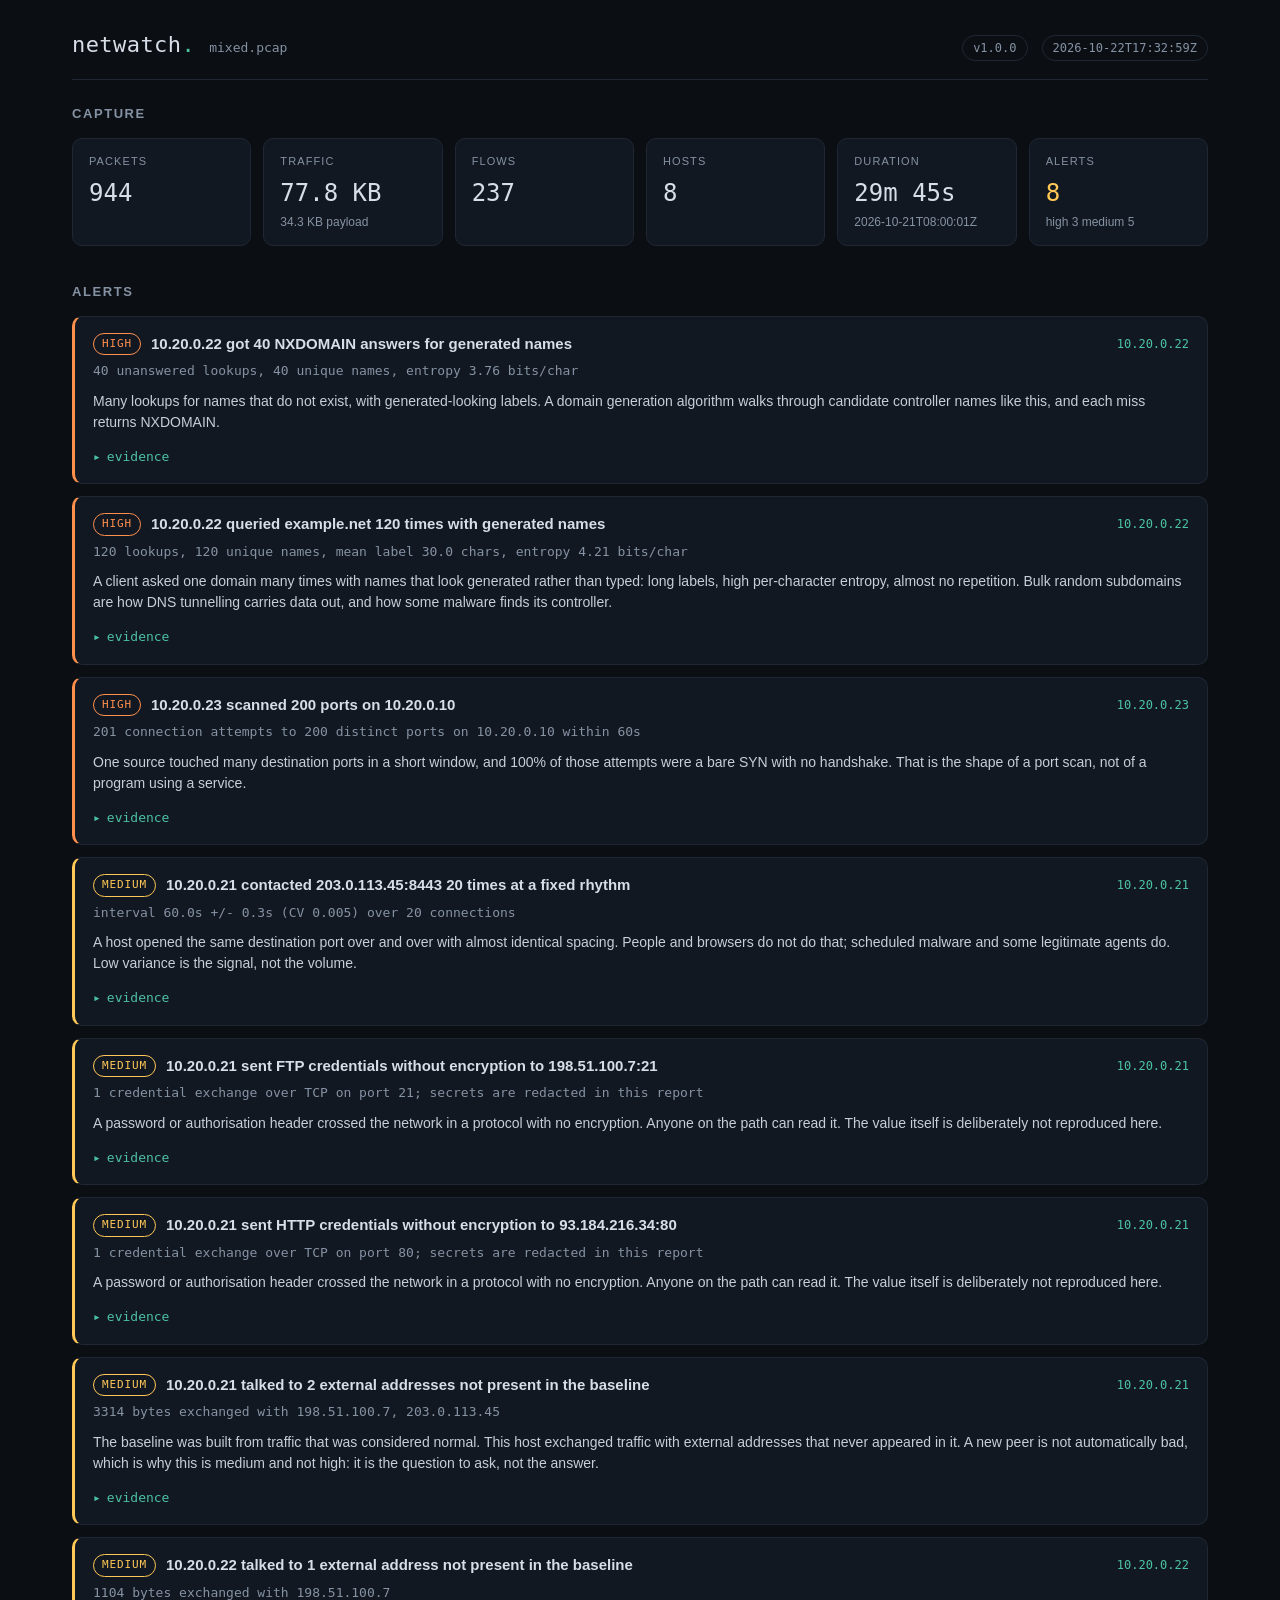
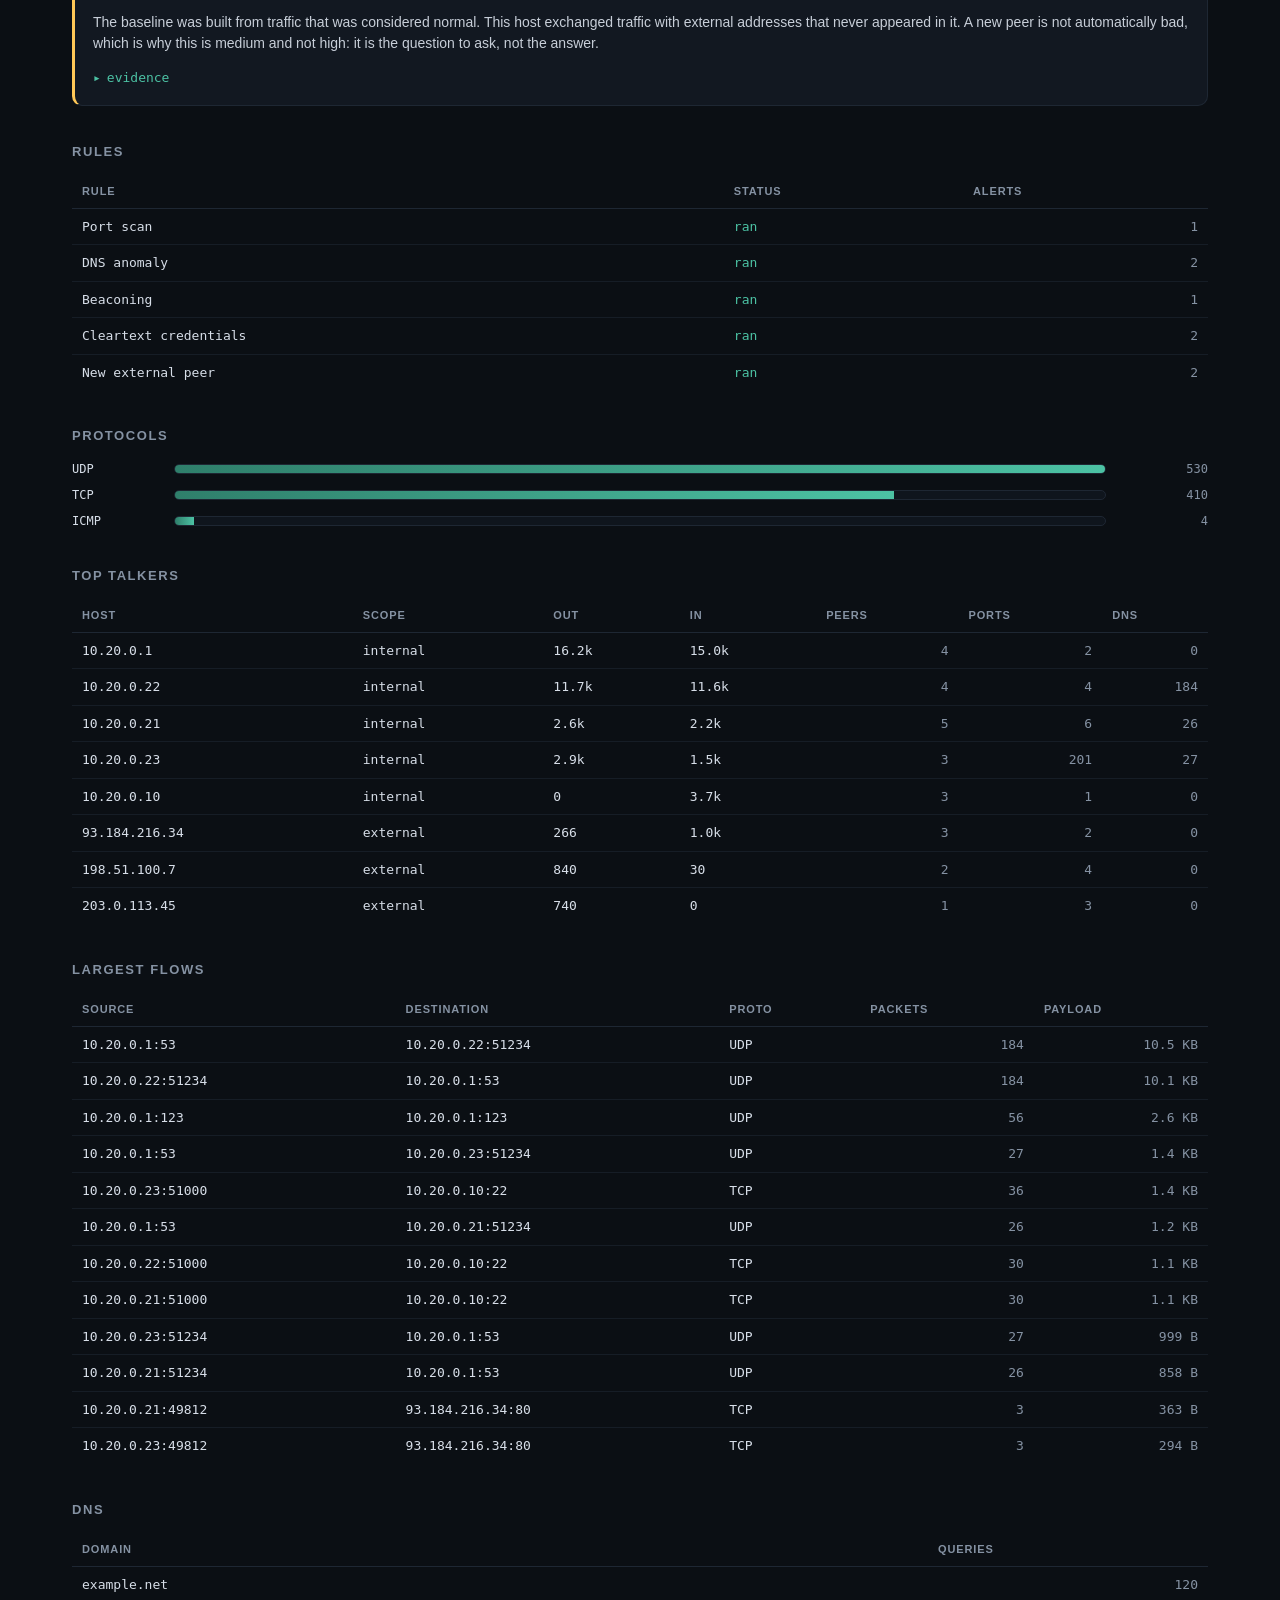
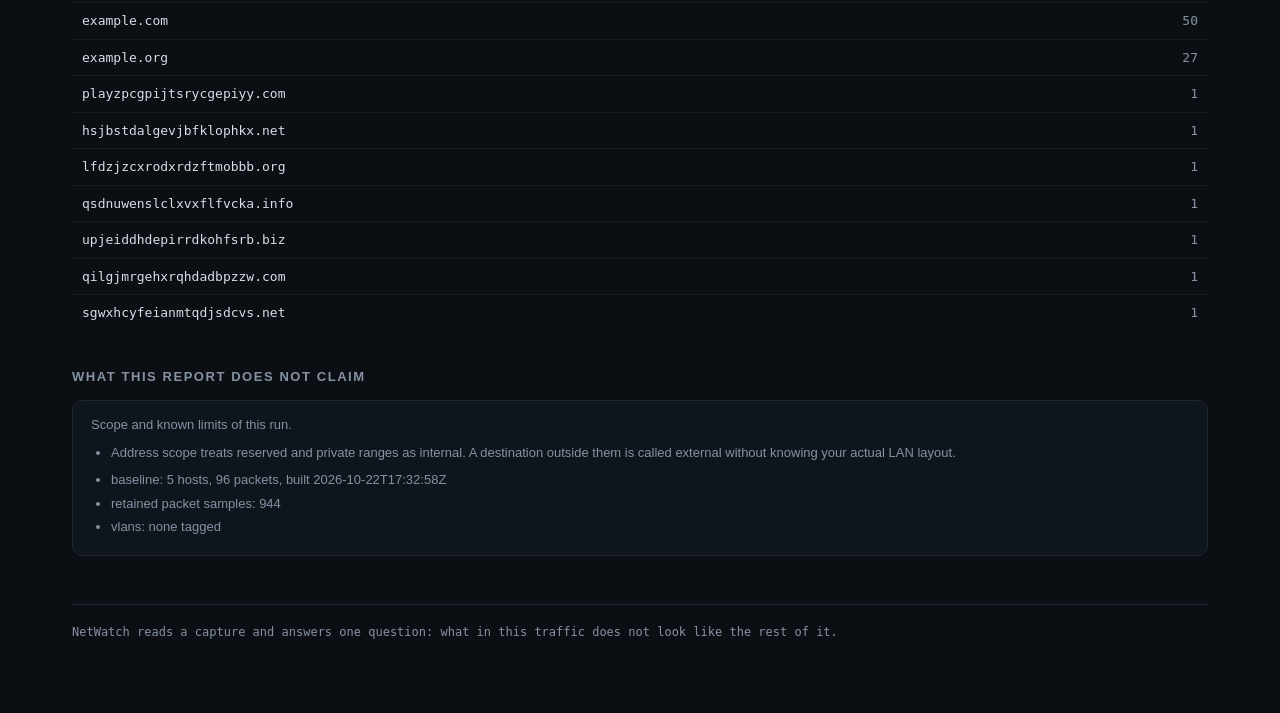
==== docs/index.html @ 9b616209 "NetWatch: packet capture telemetry and anomaly detection, stdlib only Reads pcap and pcapng itself, " ====
<!doctype html>
<html lang="en">
<head>
<meta charset="utf-8">
<meta name="viewport" content="width=device-width, initial-scale=1">
<title>NetWatch report</title>
<meta name="description" content="Network telemetry and anomaly detection report generated by NetWatch.">
<link rel="stylesheet" href="style.css">
</head>
<body>
<main class="wrap" id="app">
  <div class="note">Loading report.</div>
</main>
<script src="app.js"></script>
</body>
</html>
---- docs/style.css ----
:root {
  --bg: #0b0f14;
  --panel: #121821;
  --panel-2: #0f151d;
  --line: #1e2733;
  --text: #d7dee8;
  --muted: #8592a3;
  --accent: #4cc2a4;
  --critical: #ff5f56;
  --high: #ff8f4d;
  --medium: #ffc857;
  --low: #5aa9e6;
  --info: #8b97a8;
  --mono: ui-monospace, SFMono-Regular, "SF Mono", Menlo, Consolas, "DejaVu Sans Mono", monospace;
}

* { box-sizing: border-box; }

body {
  margin: 0;
  background: radial-gradient(1200px 600px at 20% -10%, #14202b 0%, var(--bg) 55%);
  color: var(--text);
  font-family: -apple-system, BlinkMacSystemFont, "Segoe UI", Roboto, Helvetica, Arial, sans-serif;
  font-size: 15px;
  line-height: 1.5;
}

a { color: var(--accent); text-decoration: none; }
a:hover { text-decoration: underline; }

.wrap { max-width: 1180px; margin: 0 auto; padding: 28px 22px 72px; }

.top {
  display: flex; flex-wrap: wrap; align-items: baseline; gap: 14px;
  padding-bottom: 18px; border-bottom: 1px solid var(--line); margin-bottom: 24px;
}
.brand { font-family: var(--mono); font-size: 22px; letter-spacing: 0.02em; }
.brand .dot { color: var(--accent); }
.top .meta { color: var(--muted); font-size: 13px; font-family: var(--mono); }
.spacer { flex: 1; }
.pill {
  font-family: var(--mono); font-size: 12px; color: var(--muted);
  border: 1px solid var(--line); border-radius: 999px; padding: 3px 10px;
}

h2 {
  font-size: 13px; text-transform: uppercase; letter-spacing: 0.12em;
  color: var(--muted); margin: 36px 0 14px; font-weight: 600;
}
h2:first-of-type { margin-top: 0; }

.cards { display: grid; grid-template-columns: repeat(auto-fit, minmax(150px, 1fr)); gap: 12px; }
.card {
  background: var(--panel); border: 1px solid var(--line); border-radius: 10px; padding: 14px 16px;
}
.card .k { font-size: 11px; text-transform: uppercase; letter-spacing: 0.1em; color: var(--muted); }
.card .v { font-family: var(--mono); font-size: 24px; margin-top: 6px; }
.card .s { font-size: 12px; color: var(--muted); margin-top: 2px; }
.card.alert-card .v { color: var(--medium); }
.card.alert-card.clean .v { color: var(--accent); }

.alerts { display: grid; gap: 12px; }
.alert {
  background: var(--panel); border: 1px solid var(--line); border-left: 3px solid var(--info);
  border-radius: 10px; padding: 16px 18px;
}
.alert.critical { border-left-color: var(--critical); }
.alert.high { border-left-color: var(--high); }
.alert.medium { border-left-color: var(--medium); }
.alert.low { border-left-color: var(--low); }
.alert .head { display: flex; flex-wrap: wrap; align-items: center; gap: 10px; }
.chip {
  font-family: var(--mono); font-size: 11px; text-transform: uppercase; letter-spacing: 0.08em;
  padding: 2px 8px; border-radius: 999px; border: 1px solid currentColor;
}
.chip.critical { color: var(--critical); }
.chip.high { color: var(--high); }
.chip.medium { color: var(--medium); }
.chip.low { color: var(--low); }
.chip.info { color: var(--info); }
.alert .title { font-weight: 600; font-size: 15px; }
.alert .sum { color: var(--muted); font-size: 13px; margin-top: 6px; font-family: var(--mono); }
.alert .host { font-family: var(--mono); font-size: 12px; color: var(--accent); }
.alert .desc { margin-top: 10px; font-size: 14px; color: var(--text); opacity: 0.92; }

details { margin-top: 12px; }
summary {
  cursor: pointer; color: var(--accent); font-size: 13px; font-family: var(--mono);
  list-style: none; display: inline-flex; align-items: center; gap: 6px;
}
summary::-webkit-details-marker { display: none; }
summary::before { content: "▸"; display: inline-block; transition: transform 0.15s; }
details[open] summary::before { transform: rotate(90deg); }

.evidence { margin-top: 10px; border-top: 1px solid var(--line); padding-top: 10px; }
.kv { display: grid; grid-template-columns: minmax(120px, 220px) 1fr; gap: 4px 16px; font-size: 13px; }
.kv .k { color: var(--muted); font-family: var(--mono); }
.kv .v { font-family: var(--mono); word-break: break-word; }

.hex {
  margin-top: 10px; background: var(--panel-2); border: 1px solid var(--line); border-radius: 8px;
  padding: 10px 12px; font-family: var(--mono); font-size: 12px; color: #9fb0c3;
  overflow-x: auto; white-space: pre-wrap; word-break: break-all;
}
.hex .label { color: var(--muted); display: block; margin-bottom: 4px; }

table { width: 100%; border-collapse: collapse; font-size: 13px; }
th {
  text-align: left; font-weight: 600; color: var(--muted); font-size: 11px;
  text-transform: uppercase; letter-spacing: 0.08em; padding: 8px 10px; border-bottom: 1px solid var(--line);
}
td { padding: 8px 10px; border-bottom: 1px solid rgba(30, 39, 51, 0.6); font-family: var(--mono); }
tr:last-child td { border-bottom: none; }
td.num { text-align: right; color: var(--muted); }

.bars { display: grid; gap: 8px; }
.bar-row { display: grid; grid-template-columns: 90px 1fr 90px; gap: 12px; align-items: center; font-family: var(--mono); font-size: 12px; }
.bar-track { background: var(--panel-2); border-radius: 6px; height: 10px; overflow: hidden; border: 1px solid var(--line); }
.bar-fill { height: 100%; background: linear-gradient(90deg, #2f7f6b, var(--accent)); }
.bar-row .n { text-align: right; color: var(--muted); }

.note {
  background: var(--panel-2); border: 1px solid var(--line); border-radius: 10px;
  padding: 14px 18px; font-size: 13px; color: var(--muted);
}
.note ul { margin: 8px 0 0; padding-left: 20px; }
.note li { margin: 4px 0; }

footer { margin-top: 48px; padding-top: 18px; border-top: 1px solid var(--line); color: var(--muted); font-size: 12px; font-family: var(--mono); }
.status-ok { color: var(--accent); }
.status-skip { color: var(--medium); }
.empty { color: var(--muted); font-family: var(--mono); font-size: 13px; padding: 14px 0; }

@media (max-width: 640px) {
  .kv { grid-template-columns: 1fr; }
  .bar-row { grid-template-columns: 70px 1fr 70px; }
}
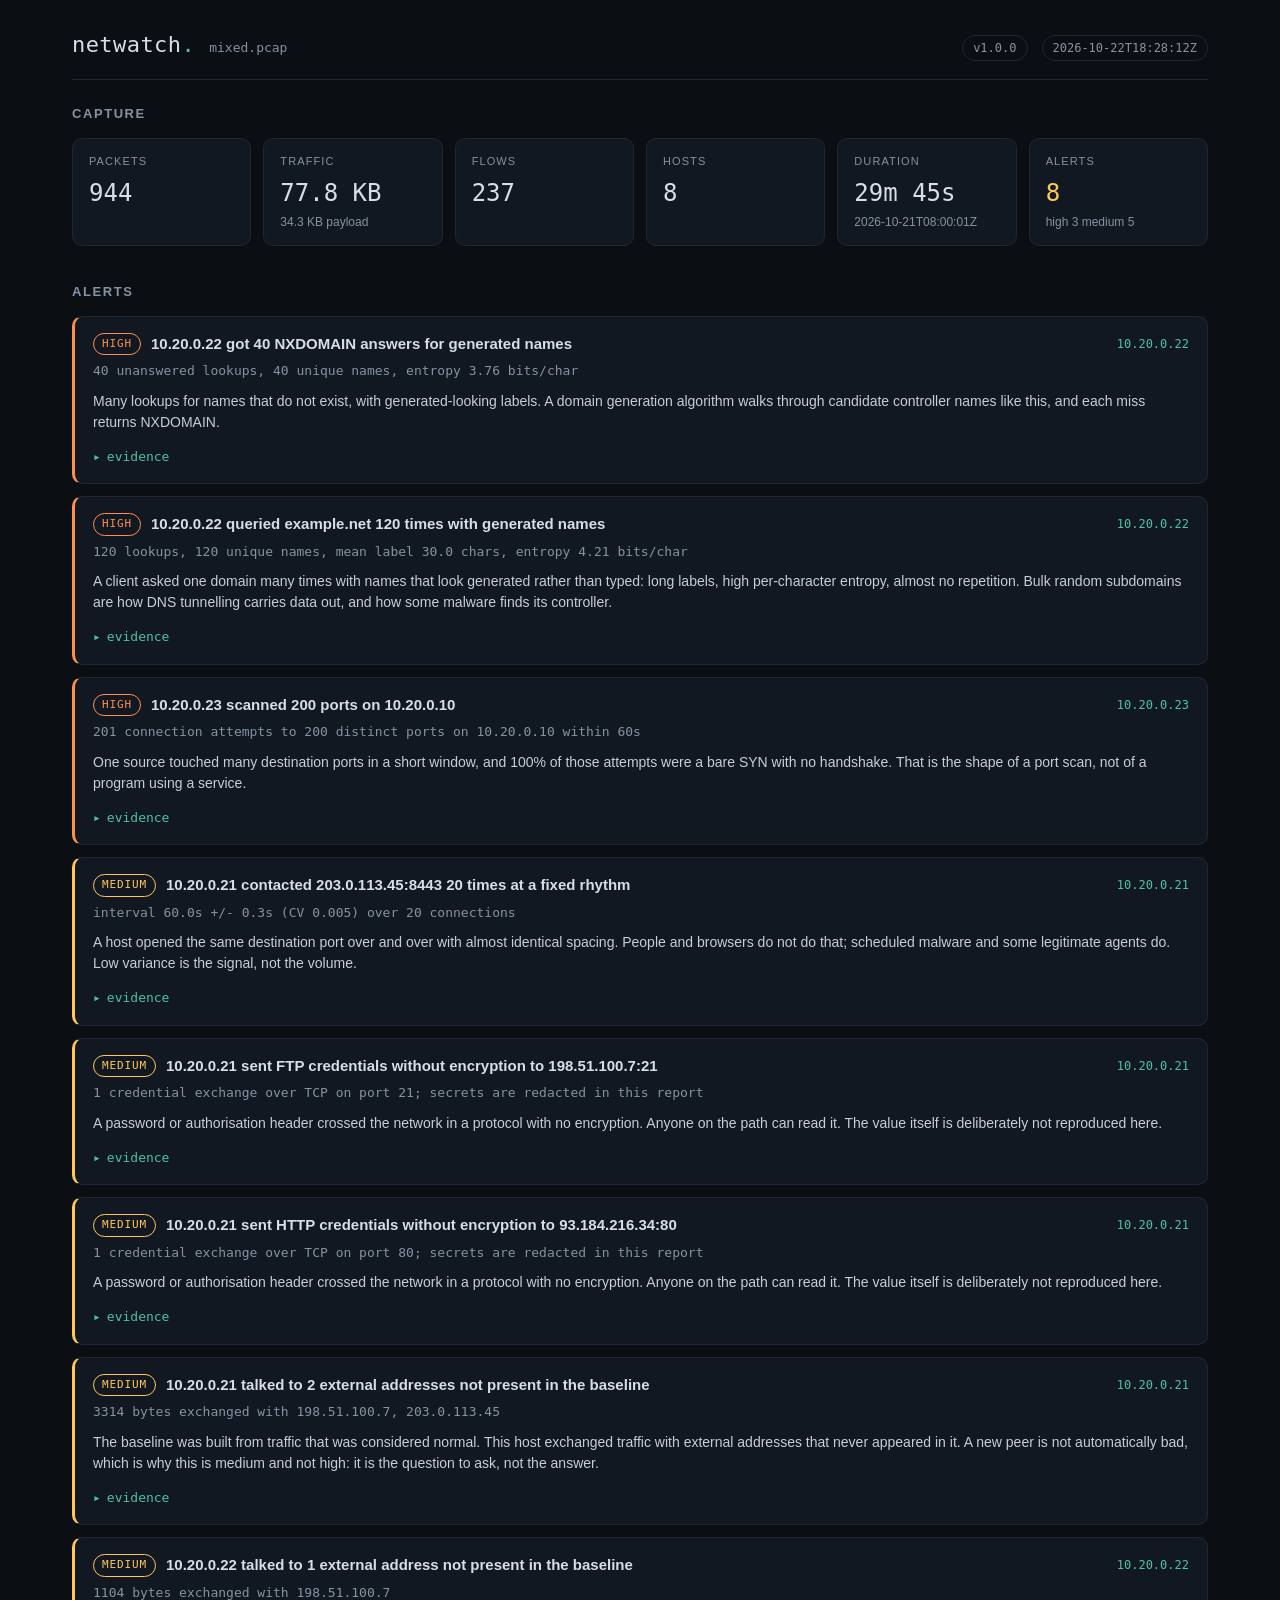
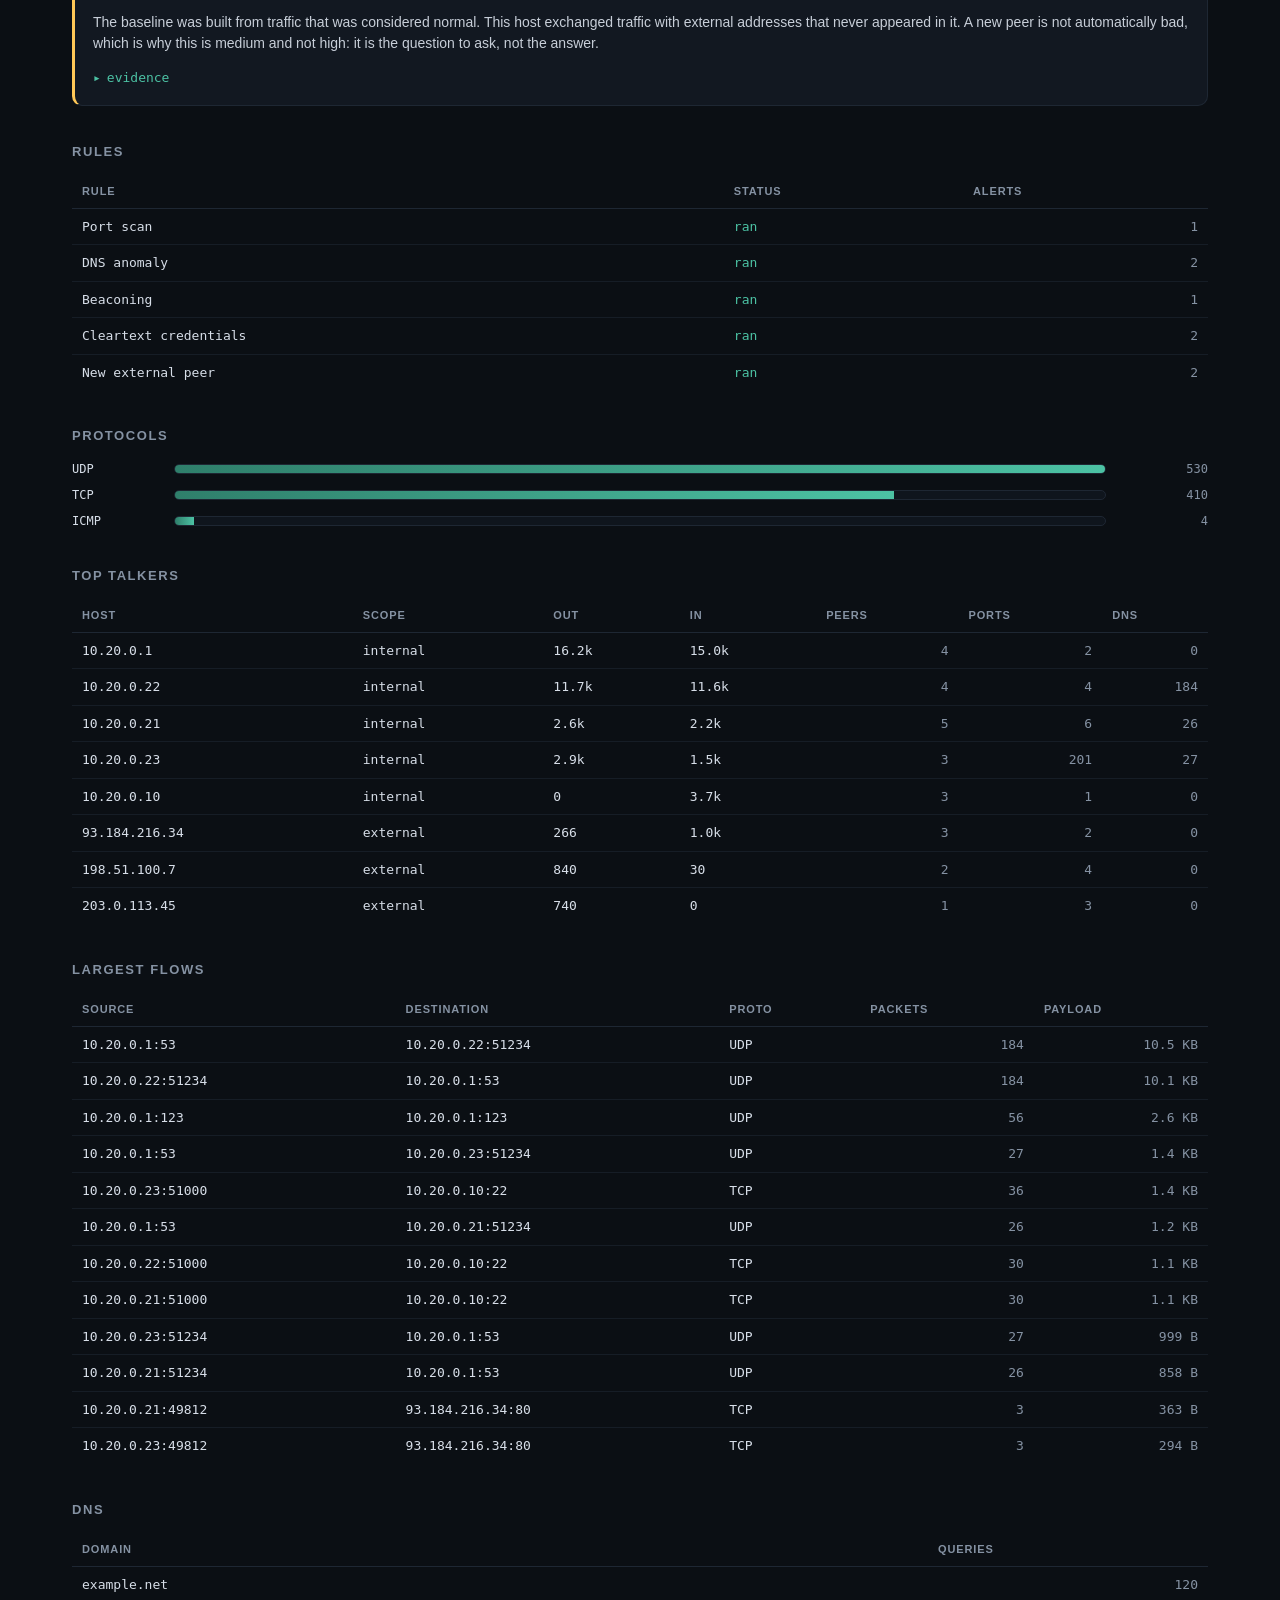
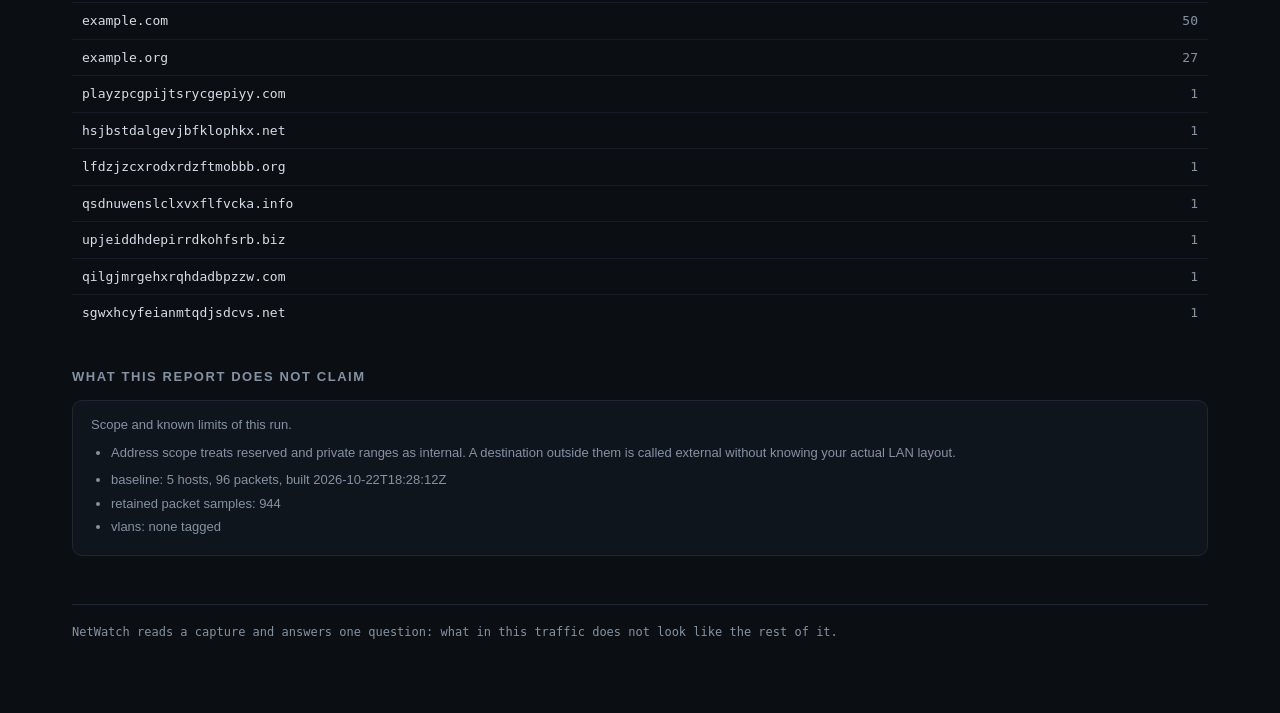
==== commit 83e0e98d: "site: add an inline favicon to the report and demo pages" ====
--- a/docs/index.html
+++ b/docs/index.html
@@ -5,6 +5,7 @@
 <meta name="viewport" content="width=device-width, initial-scale=1">
 <title>NetWatch report</title>
 <meta name="description" content="Network telemetry and anomaly detection report generated by NetWatch.">
+<link rel="icon" href="data:image/svg+xml,%3Csvg xmlns='http://www.w3.org/2000/svg' viewBox='0 0 16 16'%3E%3Crect width='16' height='16' rx='3' fill='%230b0f14'/%3E%3Cpath d='M2 9h2.5l1.2-4 2 7 1.8-5 1.2 2H14' fill='none' stroke='%2337d399' stroke-width='1.4' stroke-linecap='round' stroke-linejoin='round'/%3E%3C/svg%3E">
 <link rel="stylesheet" href="style.css">
 </head>
 <body>
